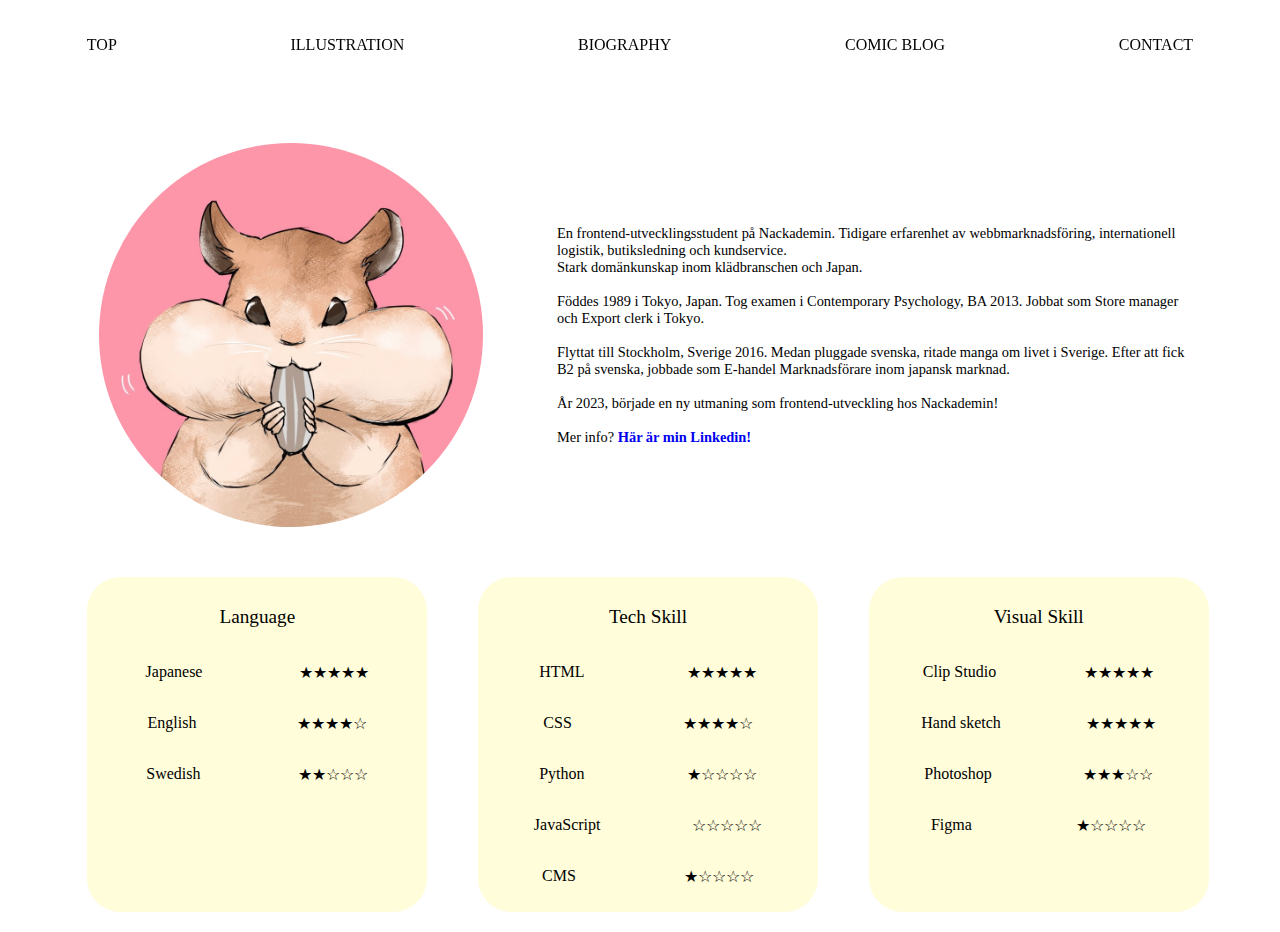
==== biography.html @ 349f78fc "first commit" ====
<!DOCTYPE html>
<html lang="en">
<head>
    <meta charset="UTF-8">
    <meta name="viewport" content="width=device-width, initial-scale=1.0">
    <title>Yuka in Sweden</title>
    <link rel="stylesheet" href="style.css">
</head>
<body>
    <div class="wrapper">
        <div class="header">
            <a href="index.html" class="nav">TOP</a>
            <a href="illustration.html" class="nav">ILLUSTRATION</a>
            <a href="biography.html" class="nav">BIOGRAPHY</a>
            <a href="https://www.instagram.com/yukainsweden/" class="nav">COMIC BLOG</a>
            <a href="contact.html" class="nav">CONTACT</a>
        </div>

        <div class="biography">
            <div class="introductionBox">
                <img src="img/illust10.jpeg" class="portrait">
                <div class="introductionText">
                    En frontend-utvecklingsstudent på Nackademin.
                    Tidigare erfarenhet av webbmarknadsföring, internationell logistik, butiksledning och kundservice. <br>
                    Stark domänkunskap inom klädbranschen och Japan. <br><br>

                    Föddes 1989 i Tokyo, Japan.
                    Tog examen i Contemporary Psychology, BA 2013.
                    Jobbat som Store manager och Export clerk i Tokyo. <br><br>

                    Flyttat till Stockholm, Sverige 2016.
                    Medan pluggade svenska, ritade manga om livet i Sverige.
                    Efter att fick B2 på svenska, jobbade som E-handel Marknadsförare inom japansk marknad.<br><br>
                    År 2023, började en ny utmaning som frontend-utveckling hos Nackademin! <br><br>

                    Mer info? <a href="https://www.linkedin.com/in/yukako-sakozono "><strong>Här är min Linkedin!</strong></a>
                </div>    
            </div> 

            <div class="artikelBox">

                <div class="skillBox">
                    <p style="text-align: center;">Language</p>
                    <div class="skill">
                        <p>Japanese</p>
                        <p>★★★★★</p>
                    </div>
                    <div class="skill">
                        <p>English</p>
                        <p>★★★★☆</p>
                    </div>
                    <div class="skill">
                        <p>Swedish</p>
                        <p>★★☆☆☆</p>
                    </div>
                </div>

                <div class="skillBox">
                    <p style="text-align: center;">Tech Skill</p>
                    <div class="skill">
                        <p>HTML</p>
                        <p>★★★★★</p>
                    </div>
                    <div class="skill">
                        <p>CSS</p>
                        <p>★★★★☆</p>
                    </div>
                    <div class="skill">
                        <p>Python</p>
                        <p>★☆☆☆☆</p>
                    </div>
                    <div class="skill">
                        <p>JavaScript</p>
                        <p>☆☆☆☆☆</p>
                    </div>
                    <div class="skill">
                        <p>CMS</p>
                        <p>★☆☆☆☆</p>
                    </div>
                </div>

                <div class="skillBox">
                    <p style="text-align: center;">Visual Skill</p>
                    <div class="skill">
                        <p>Clip Studio</p>
                        <p>★★★★★</p>
                    </div>
                    <div class="skill">
                        <p>Hand sketch</p>
                        <p>★★★★★</p>
                    </div>
                    <div class="skill">
                        <p>Photoshop</p>
                        <p>★★★☆☆</p>
                    </div>
                    <div class="skill">
                        <p>Figma</p>
                        <p>★☆☆☆☆</p>
                    </div>
                </div>

                <!-- <div class="skillBox">
                    <p style="text-align: center;">Previous Experience</p>
                    <div class="skill">
                        <p>Nackademin</p>
                        <p>2023-2025</p>
                    </div>
                    <div class="skill">
                        <p>English</p>
                        <p>★★★★☆</p>
                    </div>
                    <div class="skill">
                        <p>Swedish</p>
                        <p>★★★☆☆</p>
                    </div>
                </div>

                <div class="skillBox">
                    <p style="text-align: center;">Education</p>
                    <div class="skill">
                        <p>Nackademin</p>
                    </div>
                    <div class="skill">
                        <p>Stockholm University</p>
                    </div>
                    <div class="skill">
                        <p>Rikkyo University</p>
                    </div>
                    <div class="skill">
                        <p>Mer info?</p>
                        <a href="https://www.linkedin.com/in/yukako-sakozono"><p>Linkedin</p></a>
                    </div>
                </div>

                <div class="skillBox">
                    <p style="text-align: center;">Personality</p>
                    <div class="skill">
                        <p>Love creating</p>
                        <p>★★★★★</p>
                    </div>
                    <div class="skill">
                        <p>Hard working</p>
                        <p>★★★★☆</p>
                    </div>
                    <div class="skill">
                        <p>Well-organized</p>
                        <p>★★★★☆</p>
                    </div>
                    <div class="skill">
                        <p>Care details</p>
                        <p>★★★★☆</p>
                    </div>
                </div> -->

            </div> 
        </div>

    </div>
</body>
</html>
---- style.css ----
/* body{
    background: #158f9c;
} */

a:link{
    text-decoration: none;    
}

a:visited{
    color: black;
}

/* Header Footer and main content*/

.wrapper{
    width: 100%;
    display: flex;
    justify-content: center;
    align-items: center;
    flex-flow: column wrap;
}

.header{
    width: 100%;
    height: 10vh;
    background-color:rgba(255,255,255,0.8);
    position: fixed;
    top: 0;
    display: flex;
    justify-content: space-around;
    align-items: center;
    z-index: 2;
    flex-wrap: wrap;
}

.nav{
    color: black;
    margin: 2vw;
}

.content{
    width: 100vw;
    position: relative;
    top: 5vh;
    display: flex;
    flex-direction: column;
    justify-content: center;
    align-items: center;
}

/* INDEX page */

.top-image{
    width: 80%;
    border-radius: 40%;
}

.mobile-title{
    display: none;
}

.footer{
    width: 50%;
    /* background-color:rgba(255,255,255,0.8); */
    position: fixed;
    bottom: 0;
    left: 20px;
    display: flex;
    justify-content: flex-start;
    flex-flow: wrap;
    z-index: 2;
}

h1{
    color: white;
    font-size: 5rem;
    font-family: Courier;
    text-shadow: 5px 5px 5px  #158f9c;
}

/* ILLUSTRATION page */

.thumbnail{
    position: relative;
    top: 5vh;
    width: 25vw;
    height: 25vh;
    object-fit: cover;
}

.illustBox{
    display: flex;
    flex-wrap: wrap;
    justify-content: space-around;
    align-items: space-around;
}

/* CONTACT page */

form{
    width: 60vw;
    position: relative;
    top: 150px;
    display: flex;
    flex-direction: column;
    justify-content: center;
    gap: 20px;

}

form .item{
    display: flex;
    justify-content: space-between;
}

.inputs{
    width: 60%;
}

.btn-area{
    text-align: center;
    margin: 20px;
}

/* BIOGRAPHY page */

.portrait{
    width: 30vw;
    border-radius: 50%;
}

.biography{
    width: 100vw;
    position: relative;
    top: 15vh;
    display: flex;
    flex-direction: column;
    justify-content: center;
    align-items: center;
    gap: 30px;
}

.introductionBox {
    width: 90vw;
    display: flex;
    justify-content: space-around;
    align-items: center;
    flex-wrap: wrap;
    gap: 20px;
}

.artikelBox {
    width: 90vw;
    display: flex;
    justify-content: space-around;
    flex-wrap: wrap;
    gap: 20px;
    margin: 20px;
}

.introductionText {
    width: 50vw;
    font-size: 0.9rem;
}

.skillBox{
    min-width: 25vw;
    color: black;
    background: #fffdda;
    display: flex;
    flex-direction: column;
    padding: 10px;
    border-radius: 10%;
}

.skillBox>p{
    font-size: 1.2rem;
}

.skill{
    display: flex;
    justify-content: space-around;
}


iframe{
    top: 10vh;
    width: 100%; 
    height: 90vh;
}

@media (max-width: 600px){

    .header{
        font-size: 0.5rem;
    }

    /* Introduction Page */

    .introduction {
        font-size: 0.5rem;
    }

    .introductionBox{
        display: flex;
        flex-direction: column;
    }

    .artikelBox {
        min-width: 50vw;
        display: flex;
        flex-direction: column;
        align-items: center;
        flex-wrap: wrap;
    }

    .portrait{
        width: 70vw;
    }

    /* Illustration Page */
    .thumbnail {
            height: 25vh;
        }

    /* TOP Page */

    .content{
        display: flex;
        justify-content: center;
        flex-direction: column;
        position: relative;
        top: 10vh;
    }

    .top-image{
        width: 90%;
        border-radius: 40%;
    }
    
    .footer{
        display:none
    }

    .mobile-title{
        display: block;
    }

    h1{
        font-size: 3rem;
    }


}
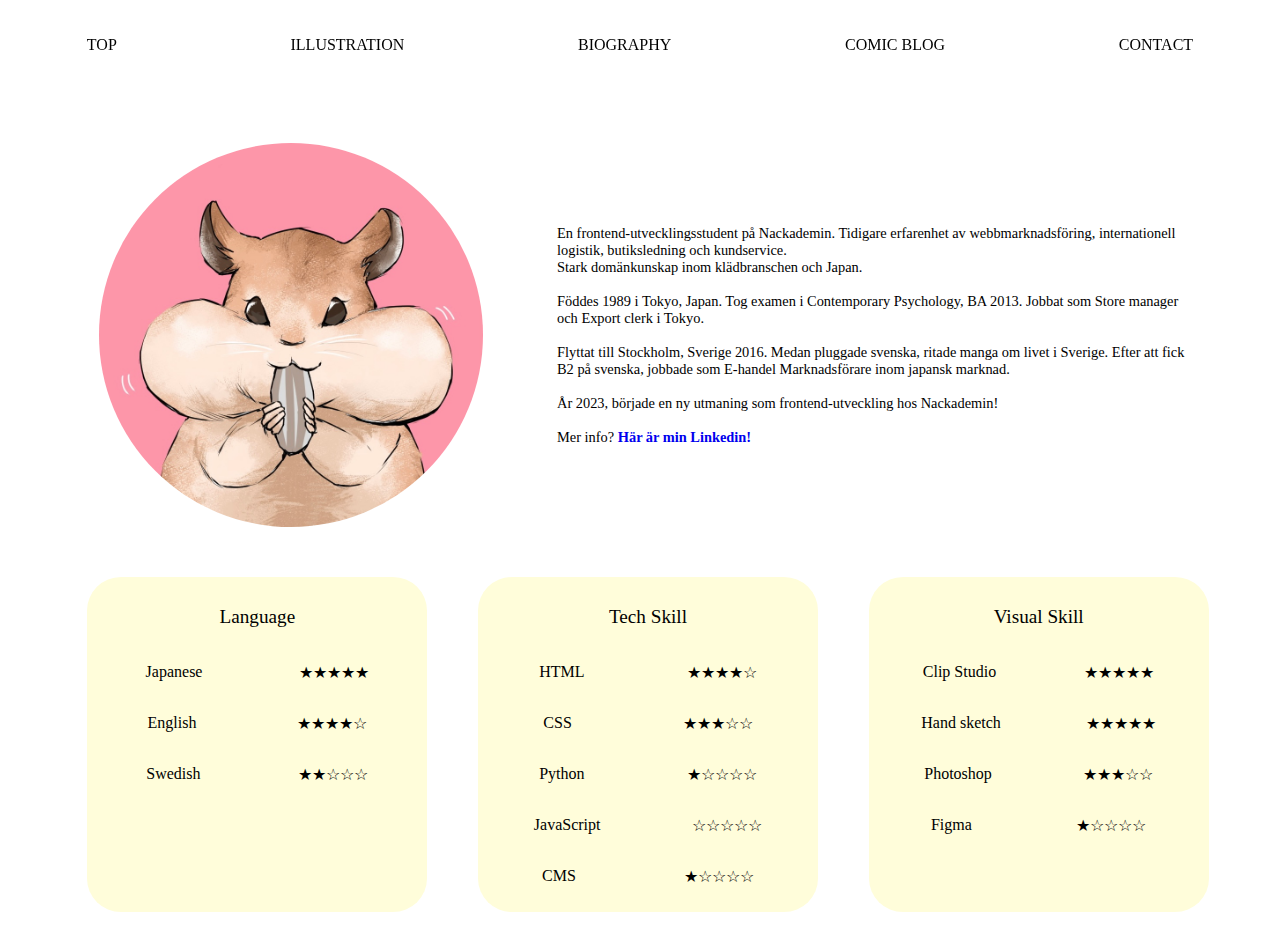
==== commit 89274212: "Add pictures. Update texts on biography. Change design on index." ====
--- a/biography.html
+++ b/biography.html
@@ -59,11 +59,11 @@
                     <p style="text-align: center;">Tech Skill</p>
                     <div class="skill">
                         <p>HTML</p>
-                        <p>★★★★★</p>
+                        <p>★★★★☆</p>
                     </div>
                     <div class="skill">
                         <p>CSS</p>
-                        <p>★★★★☆</p>
+                        <p>★★★☆☆</p>
                     </div>
                     <div class="skill">
                         <p>Python</p>
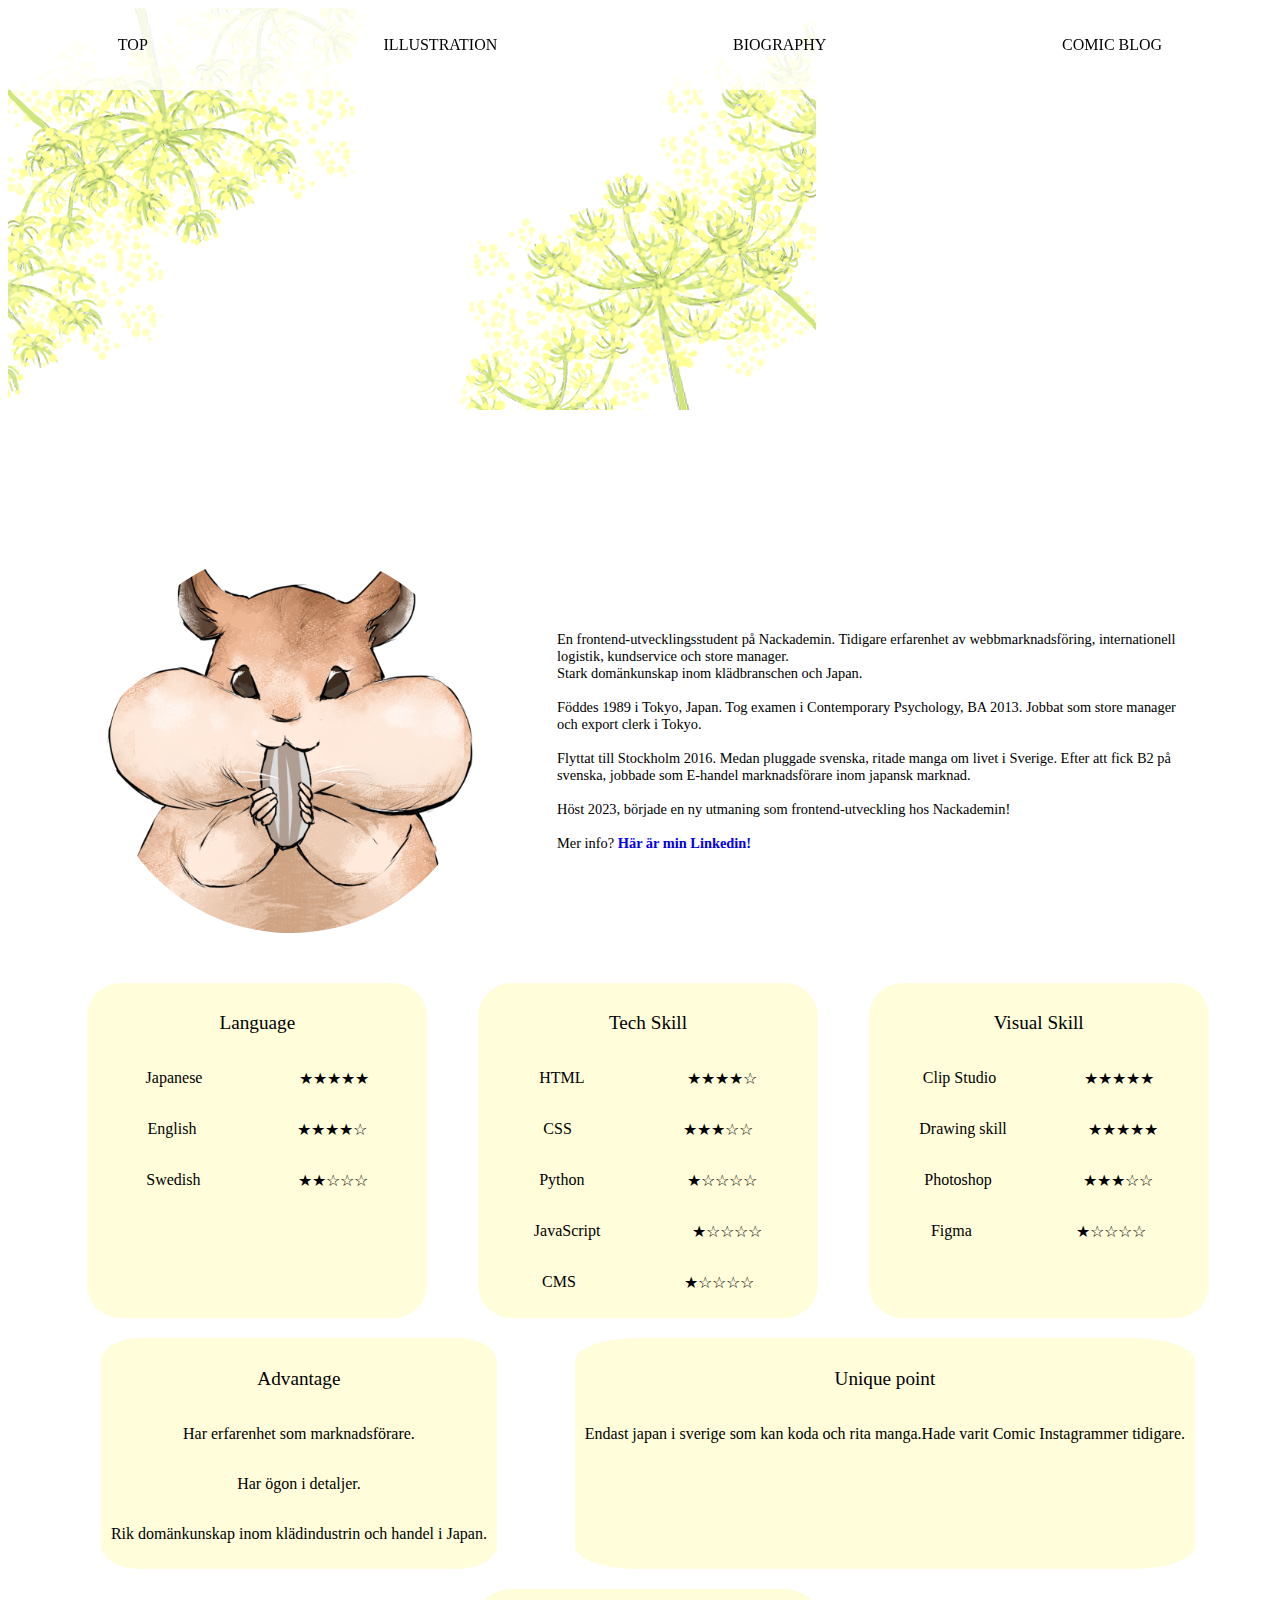
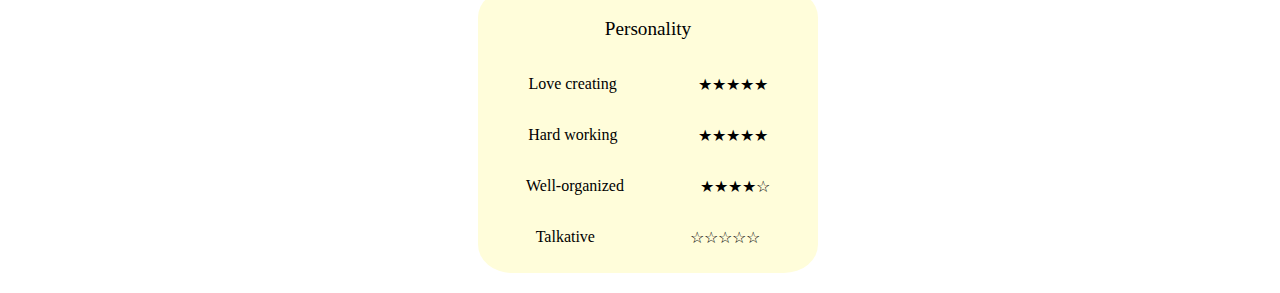
==== commit cce00689: "Add pictures. Change design on index. Updateて  texts on biography." ====
--- a/biography.html
+++ b/biography.html
@@ -7,31 +7,32 @@
     <link rel="stylesheet" href="style.css">
 </head>
 <body>
+    <img src="img/BackgroundA.png" class="BackgroundA">
+    <img src="img/BackgroundD.png" class="BackgroundD">
     <div class="wrapper">
         <div class="header">
             <a href="index.html" class="nav">TOP</a>
             <a href="illustration.html" class="nav">ILLUSTRATION</a>
             <a href="biography.html" class="nav">BIOGRAPHY</a>
             <a href="https://www.instagram.com/yukainsweden/" class="nav">COMIC BLOG</a>
-            <a href="contact.html" class="nav">CONTACT</a>
         </div>
 
         <div class="biography">
             <div class="introductionBox">
-                <img src="img/illust10.jpeg" class="portrait">
+                <img src="img/illust10-2.jpeg" class="portrait">
                 <div class="introductionText">
                     En frontend-utvecklingsstudent på Nackademin.
-                    Tidigare erfarenhet av webbmarknadsföring, internationell logistik, butiksledning och kundservice. <br>
+                    Tidigare erfarenhet av webbmarknadsföring, internationell logistik, kundservice och store manager. <br>
                     Stark domänkunskap inom klädbranschen och Japan. <br><br>
 
                     Föddes 1989 i Tokyo, Japan.
                     Tog examen i Contemporary Psychology, BA 2013.
-                    Jobbat som Store manager och Export clerk i Tokyo. <br><br>
+                    Jobbat som store manager och export clerk i Tokyo. <br><br>
 
-                    Flyttat till Stockholm, Sverige 2016.
+                    Flyttat till Stockholm 2016.
                     Medan pluggade svenska, ritade manga om livet i Sverige.
-                    Efter att fick B2 på svenska, jobbade som E-handel Marknadsförare inom japansk marknad.<br><br>
-                    År 2023, började en ny utmaning som frontend-utveckling hos Nackademin! <br><br>
+                    Efter att fick B2 på svenska, jobbade som E-handel marknadsförare inom japansk marknad.<br><br>
+                    Höst 2023, började en ny utmaning som frontend-utveckling hos Nackademin! <br><br>
 
                     Mer info? <a href="https://www.linkedin.com/in/yukako-sakozono "><strong>Här är min Linkedin!</strong></a>
                 </div>    
@@ -71,7 +72,7 @@
                     </div>
                     <div class="skill">
                         <p>JavaScript</p>
-                        <p>☆☆☆☆☆</p>
+                        <p>★☆☆☆☆</p>
                     </div>
                     <div class="skill">
                         <p>CMS</p>
@@ -86,7 +87,7 @@
                         <p>★★★★★</p>
                     </div>
                     <div class="skill">
-                        <p>Hand sketch</p>
+                        <p>Drawing skill</p>
                         <p>★★★★★</p>
                     </div>
                     <div class="skill">
@@ -99,36 +100,24 @@
                     </div>
                 </div>
 
-                <!-- <div class="skillBox">
-                    <p style="text-align: center;">Previous Experience</p>
+                <div class="skillBox"  style="text-align: center;">
+                    <p>Advantage</p>
                     <div class="skill">
-                        <p>Nackademin</p>
-                        <p>2023-2025</p>
+                        <p>Har erfarenhet som marknadsförare.</p>
                     </div>
                     <div class="skill">
-                        <p>English</p>
-                        <p>★★★★☆</p>
+                        <p>Har ögon i detaljer.</p>
                     </div>
                     <div class="skill">
-                        <p>Swedish</p>
-                        <p>★★★☆☆</p>
+                        <p>Rik domänkunskap inom klädindustrin och handel i Japan.</p>
                     </div>
                 </div>
 
-                <div class="skillBox">
-                    <p style="text-align: center;">Education</p>
+                <div class="skillBox" style="text-align: center;">
+                    <p>Unique point</p>
                     <div class="skill">
-                        <p>Nackademin</p>
-                    </div>
-                    <div class="skill">
-                        <p>Stockholm University</p>
-                    </div>
-                    <div class="skill">
-                        <p>Rikkyo University</p>
-                    </div>
-                    <div class="skill">
-                        <p>Mer info?</p>
-                        <a href="https://www.linkedin.com/in/yukako-sakozono"><p>Linkedin</p></a>
+                        <p>Endast japan i sverige som kan koda och rita manga.</p>
+                        <p>Hade varit Comic Instagrammer tidigare.</p>
                     </div>
                 </div>
 
@@ -140,17 +129,17 @@
                     </div>
                     <div class="skill">
                         <p>Hard working</p>
-                        <p>★★★★☆</p>
+                        <p>★★★★★</p>
                     </div>
                     <div class="skill">
                         <p>Well-organized</p>
                         <p>★★★★☆</p>
                     </div>
                     <div class="skill">
-                        <p>Care details</p>
-                        <p>★★★★☆</p>
+                        <p>Talkative</p>
+                        <p>☆☆☆☆☆</p>
                     </div>
-                </div> -->
+                </div>
 
             </div> 
         </div>
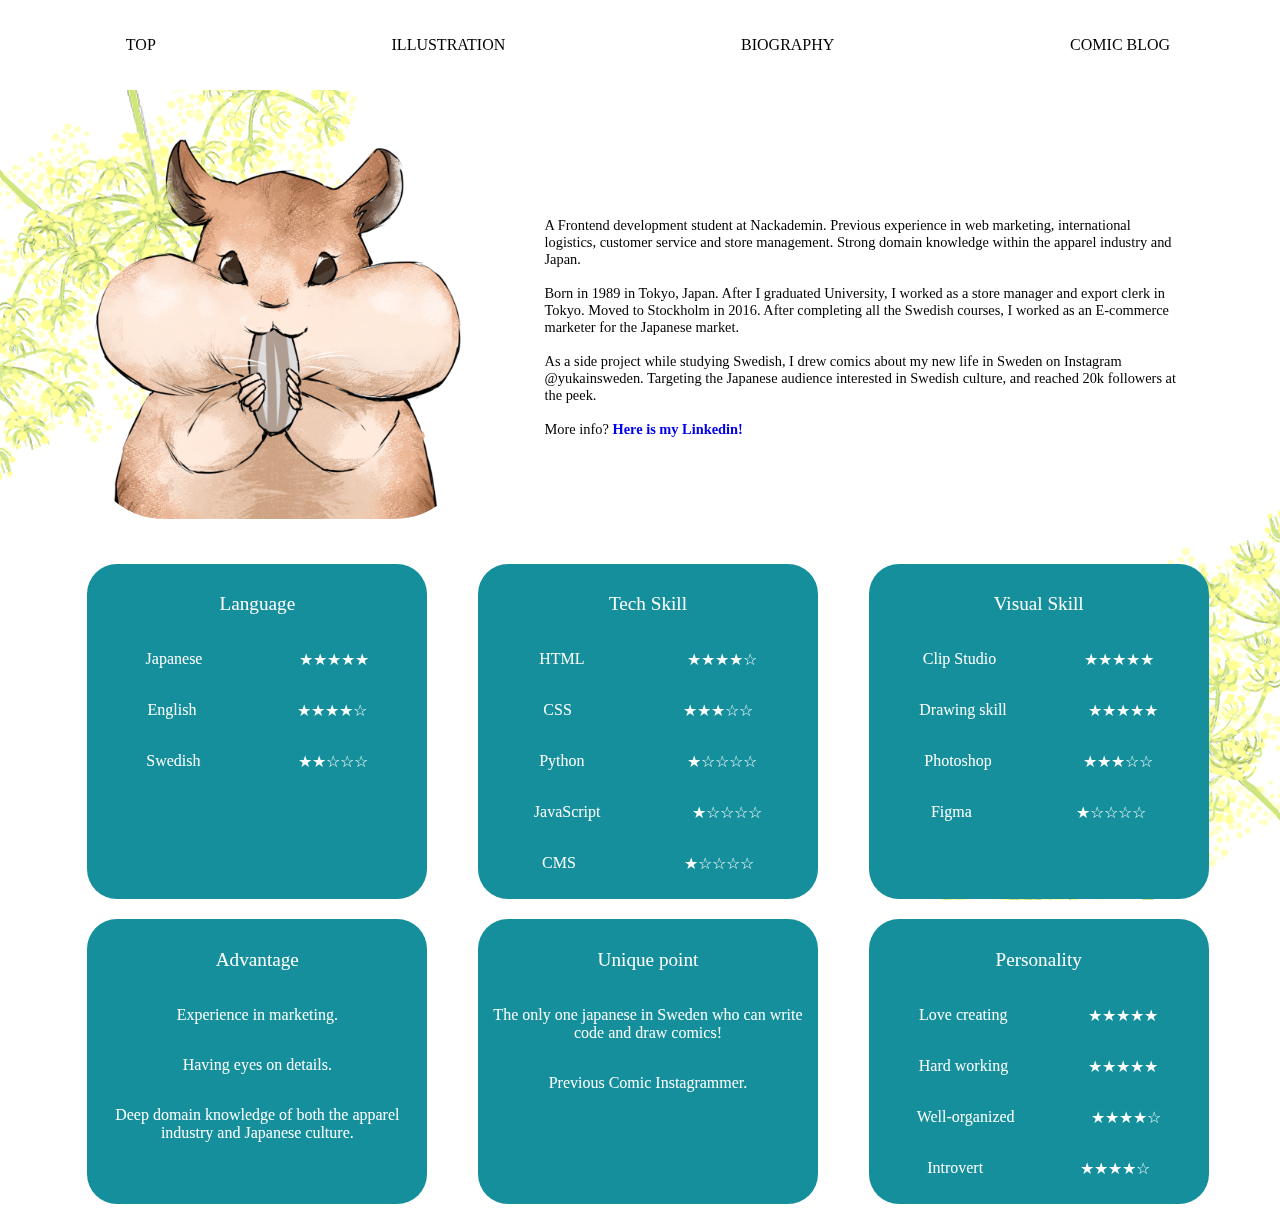
==== commit 96b92165: "Change index page." ====
--- a/biography.html
+++ b/biography.html
@@ -21,20 +21,13 @@
             <div class="introductionBox">
                 <img src="img/illust10-2.jpeg" class="portrait">
                 <div class="introductionText">
-                    En frontend-utvecklingsstudent på Nackademin.
-                    Tidigare erfarenhet av webbmarknadsföring, internationell logistik, kundservice och store manager. <br>
-                    Stark domänkunskap inom klädbranschen och Japan. <br><br>
+                    A Frontend development student at Nackademin. Previous experience in web marketing, international logistics, customer service and store management. Strong domain knowledge within the apparel industry and Japan. <br><br>
 
-                    Föddes 1989 i Tokyo, Japan.
-                    Tog examen i Contemporary Psychology, BA 2013.
-                    Jobbat som store manager och export clerk i Tokyo. <br><br>
+                    Born in 1989 in Tokyo, Japan. After I graduated University, I worked as a store manager and export clerk in Tokyo. Moved to Stockholm in 2016. After completing all the Swedish courses, I worked as an E-commerce marketer for the Japanese market. <br><br>
+                    
+                    As a side project while studying Swedish, I drew comics about my new life in Sweden on Instagram @yukainsweden. Targeting the Japanese audience interested in Swedish culture, and reached 20k followers at the peek. <br><br>
 
-                    Flyttat till Stockholm 2016.
-                    Medan pluggade svenska, ritade manga om livet i Sverige.
-                    Efter att fick B2 på svenska, jobbade som E-handel marknadsförare inom japansk marknad.<br><br>
-                    Höst 2023, började en ny utmaning som frontend-utveckling hos Nackademin! <br><br>
-
-                    Mer info? <a href="https://www.linkedin.com/in/yukako-sakozono "><strong>Här är min Linkedin!</strong></a>
+                    More info? <a href="https://www.linkedin.com/in/yukako-sakozono "><strong>Here is my Linkedin!</strong></a>
                 </div>    
             </div> 
 
@@ -103,21 +96,21 @@
                 <div class="skillBox"  style="text-align: center;">
                     <p>Advantage</p>
                     <div class="skill">
-                        <p>Har erfarenhet som marknadsförare.</p>
+                        <p>Experience in marketing.</p>
                     </div>
                     <div class="skill">
-                        <p>Har ögon i detaljer.</p>
+                        <p>Having eyes on details.</p>
                     </div>
                     <div class="skill">
-                        <p>Rik domänkunskap inom klädindustrin och handel i Japan.</p>
+                        <p>Deep domain knowledge of both the apparel industry and Japanese culture.</p>
                     </div>
                 </div>
 
                 <div class="skillBox" style="text-align: center;">
                     <p>Unique point</p>
                     <div class="skill">
-                        <p>Endast japan i sverige som kan koda och rita manga.</p>
-                        <p>Hade varit Comic Instagrammer tidigare.</p>
+                        <p>The only one japanese in Sweden who can write code and draw comics!</p>
+                        <p>Previous Comic Instagrammer.</p>
                     </div>
                 </div>
 
@@ -136,8 +129,8 @@
                         <p>★★★★☆</p>
                     </div>
                     <div class="skill">
-                        <p>Talkative</p>
-                        <p>☆☆☆☆☆</p>
+                        <p>Introvert</p>
+                        <p>★★★★☆</p>
                     </div>
                 </div>
 
--- a/style.css
+++ b/style.css
@@ -18,6 +18,8 @@
     justify-content: center;
     align-items: center;
     flex-flow: column wrap;
+    position: absolute;
+    top: 0vh;
 }
 
 .header{
@@ -35,46 +37,63 @@
 
 .nav{
     color: black;
-    margin: 2vw;
 }
 
 .content{
     width: 100vw;
     position: relative;
-    top: 5vh;
-    display: flex;
-    flex-direction: column;
-    justify-content: center;
-    align-items: center;
+    top: 10vh;
+    display: flex;
+    flex-direction: column;
+    justify-content: center;
+    align-items: center;
+    /*
+    background-image: url(img/BackgroundA.png);
+    */
 }
 
 /* INDEX page */
 
 .top-image{
-    width: 80%;
+    max-width: 80vw;
+    max-height: 100vh;
     border-radius: 40%;
 }
 
-.mobile-title{
-    display: none;
-}
-
-.footer{
+.BackgroundA{
+    z-index: -1;
+    position: fixed;
+    top: 10vh;
+    left: 0px;
+}
+
+.BackgroundB{
+    z-index: -1;
+    position: fixed;
+    top: 10vh;
+    right: 0px;
+}
+
+.BackgroundD{
+    z-index: -1;
+    position: fixed;
+    bottom: 0px;
+    right: 0px;
+}
+
+.title{
     width: 50%;
     /* background-color:rgba(255,255,255,0.8); */
     position: fixed;
     bottom: 0;
-    left: 20px;
-    display: flex;
-    justify-content: flex-start;
-    flex-flow: wrap;
+    left: 5vw;
     z-index: 2;
 }
 
 h1{
     color: white;
     font-size: 5rem;
-    font-family: Courier;
+    font-family: 'Courier New', monospace;
     text-shadow: 5px 5px 5px  #158f9c;
 }
 
@@ -82,7 +101,6 @@
 
 .thumbnail{
     position: relative;
-    top: 5vh;
     width: 25vw;
     height: 25vh;
     object-fit: cover;
@@ -92,7 +110,7 @@
     display: flex;
     flex-wrap: wrap;
     justify-content: space-around;
-    align-items: space-around;
+    align-items: flex-start;
 }
 
 /* CONTACT page */
@@ -126,7 +144,7 @@
 
 .portrait{
     width: 30vw;
-    border-radius: 50%;
+    border-radius: 20%;
 }
 
 .biography{
@@ -137,7 +155,7 @@
     flex-direction: column;
     justify-content: center;
     align-items: center;
-    gap: 30px;
+    gap: 20px;
 }
 
 .introductionBox {
@@ -155,22 +173,26 @@
     justify-content: space-around;
     flex-wrap: wrap;
     gap: 20px;
-    margin: 20px;
+    margin: 25px;
 }
 
 .introductionText {
     width: 50vw;
     font-size: 0.9rem;
+    background: rgba(255,255,255,0.8);
+    padding: 25px;
+    border-radius: 30px;
 }
 
 .skillBox{
     min-width: 25vw;
-    color: black;
-    background: #fffdda;
+    max-width: 25vw;;
+    color: white;
+    background: #158f9c;
     display: flex;
     flex-direction: column;
     padding: 10px;
-    border-radius: 10%;
+    border-radius: 30px;
 }
 
 .skillBox>p{
@@ -180,19 +202,21 @@
 .skill{
     display: flex;
     justify-content: space-around;
-}
-
-
+    flex-wrap: wrap;
+}
+
+/*
 iframe{
     top: 10vh;
     width: 100%; 
     height: 90vh;
-}
-
-@media (max-width: 600px){
+} */
+
+@media (orientation: portrait){
 
     .header{
         font-size: 0.5rem;
+        height: 8vh;
     }
 
     /* Introduction Page */
@@ -218,6 +242,10 @@
         width: 70vw;
     }
 
+    .skillBox{
+        min-width: 60vw;
+    }
+
     /* Illustration Page */
     .thumbnail {
             height: 25vh;
@@ -225,29 +253,43 @@
 
     /* TOP Page */
 
+    .wrapper{
+        width: 100vw;
+    }
+
     .content{
+        width: 100vw;
         display: flex;
         justify-content: center;
+        align-items: center;
         flex-direction: column;
         position: relative;
-        top: 10vh;
+        top:10vh;
     }
 
     .top-image{
-        width: 90%;
-        border-radius: 40%;
-    }
-    
-    .footer{
-        display:none
-    }
-
-    .mobile-title{
-        display: block;
+        max-width: 120vw;
+        max-height: 100vh;
+    }
+        
+    .title{
+        width: 50%;
+        position: absolute;
+        top: 50vh;
+        left: 0vw;
+        z-index: 2;
     }
 
     h1{
-        font-size: 3rem;
+        font-size: 4rem;
+        text-align: center;
+    }
+
+    /* Introduction page*/
+
+    .biography{
+        position: relative;
+        top: 8vh;
     }
 
 
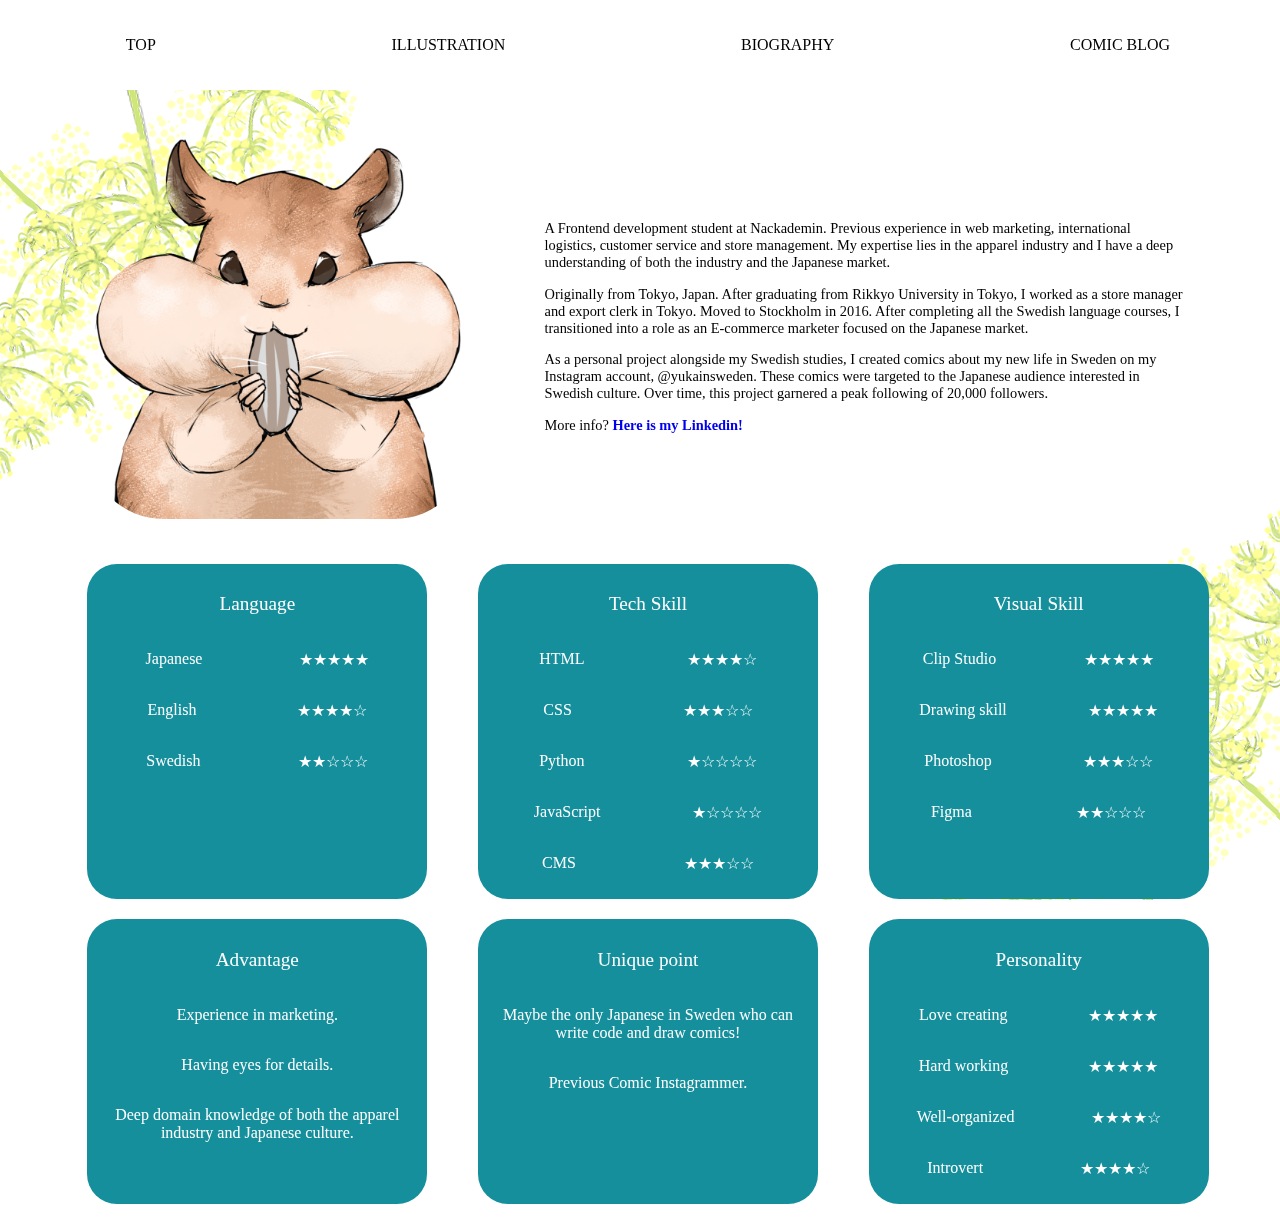
==== commit eabb8022: "Update titles." ====
--- a/biography.html
+++ b/biography.html
@@ -3,7 +3,7 @@
 <head>
     <meta charset="UTF-8">
     <meta name="viewport" content="width=device-width, initial-scale=1.0">
-    <title>Yuka in Sweden</title>
+    <title>BIOGRAPHY</title>
     <link rel="stylesheet" href="style.css">
 </head>
 <body>
@@ -21,13 +21,13 @@
             <div class="introductionBox">
                 <img src="img/illust10-2.jpeg" class="portrait">
                 <div class="introductionText">
-                    A Frontend development student at Nackademin. Previous experience in web marketing, international logistics, customer service and store management. Strong domain knowledge within the apparel industry and Japan. <br><br>
+                    <p>A Frontend development student at Nackademin. Previous experience in web marketing, international logistics, customer service and store management. My expertise lies in the apparel industry and I have a deep understanding of both the industry and the Japanese market.</p>
 
-                    Born in 1989 in Tokyo, Japan. After I graduated University, I worked as a store manager and export clerk in Tokyo. Moved to Stockholm in 2016. After completing all the Swedish courses, I worked as an E-commerce marketer for the Japanese market. <br><br>
+                    <p>Originally from Tokyo, Japan. After graduating from Rikkyo University in Tokyo, I worked as a store manager and export clerk in Tokyo. Moved to Stockholm in 2016. After completing all the Swedish language courses, I transitioned into a role as an E-commerce marketer focused on the Japanese market.</p>
                     
-                    As a side project while studying Swedish, I drew comics about my new life in Sweden on Instagram @yukainsweden. Targeting the Japanese audience interested in Swedish culture, and reached 20k followers at the peek. <br><br>
+                    <p>As a personal project alongside my Swedish studies, I created comics about my new life in Sweden on my Instagram account, @yukainsweden. These comics were targeted to the Japanese audience interested in Swedish culture. Over time, this project garnered a peak following of 20,000 followers.</p>
 
-                    More info? <a href="https://www.linkedin.com/in/yukako-sakozono "><strong>Here is my Linkedin!</strong></a>
+                    <p>More info? <a href="https://www.linkedin.com/in/yukako-sakozono "><strong>Here is my Linkedin!</strong></a></p>
                 </div>    
             </div> 
 
@@ -69,7 +69,7 @@
                     </div>
                     <div class="skill">
                         <p>CMS</p>
-                        <p>★☆☆☆☆</p>
+                        <p>★★★☆☆</p>
                     </div>
                 </div>
 
@@ -89,7 +89,7 @@
                     </div>
                     <div class="skill">
                         <p>Figma</p>
-                        <p>★☆☆☆☆</p>
+                        <p>★★☆☆☆</p>
                     </div>
                 </div>
 
@@ -99,7 +99,7 @@
                         <p>Experience in marketing.</p>
                     </div>
                     <div class="skill">
-                        <p>Having eyes on details.</p>
+                        <p>Having eyes for details.</p>
                     </div>
                     <div class="skill">
                         <p>Deep domain knowledge of both the apparel industry and Japanese culture.</p>
@@ -109,7 +109,7 @@
                 <div class="skillBox" style="text-align: center;">
                     <p>Unique point</p>
                     <div class="skill">
-                        <p>The only one japanese in Sweden who can write code and draw comics!</p>
+                        <p>Maybe the only Japanese in Sweden who can write code and draw comics!</p>
                         <p>Previous Comic Instagrammer.</p>
                     </div>
                 </div>
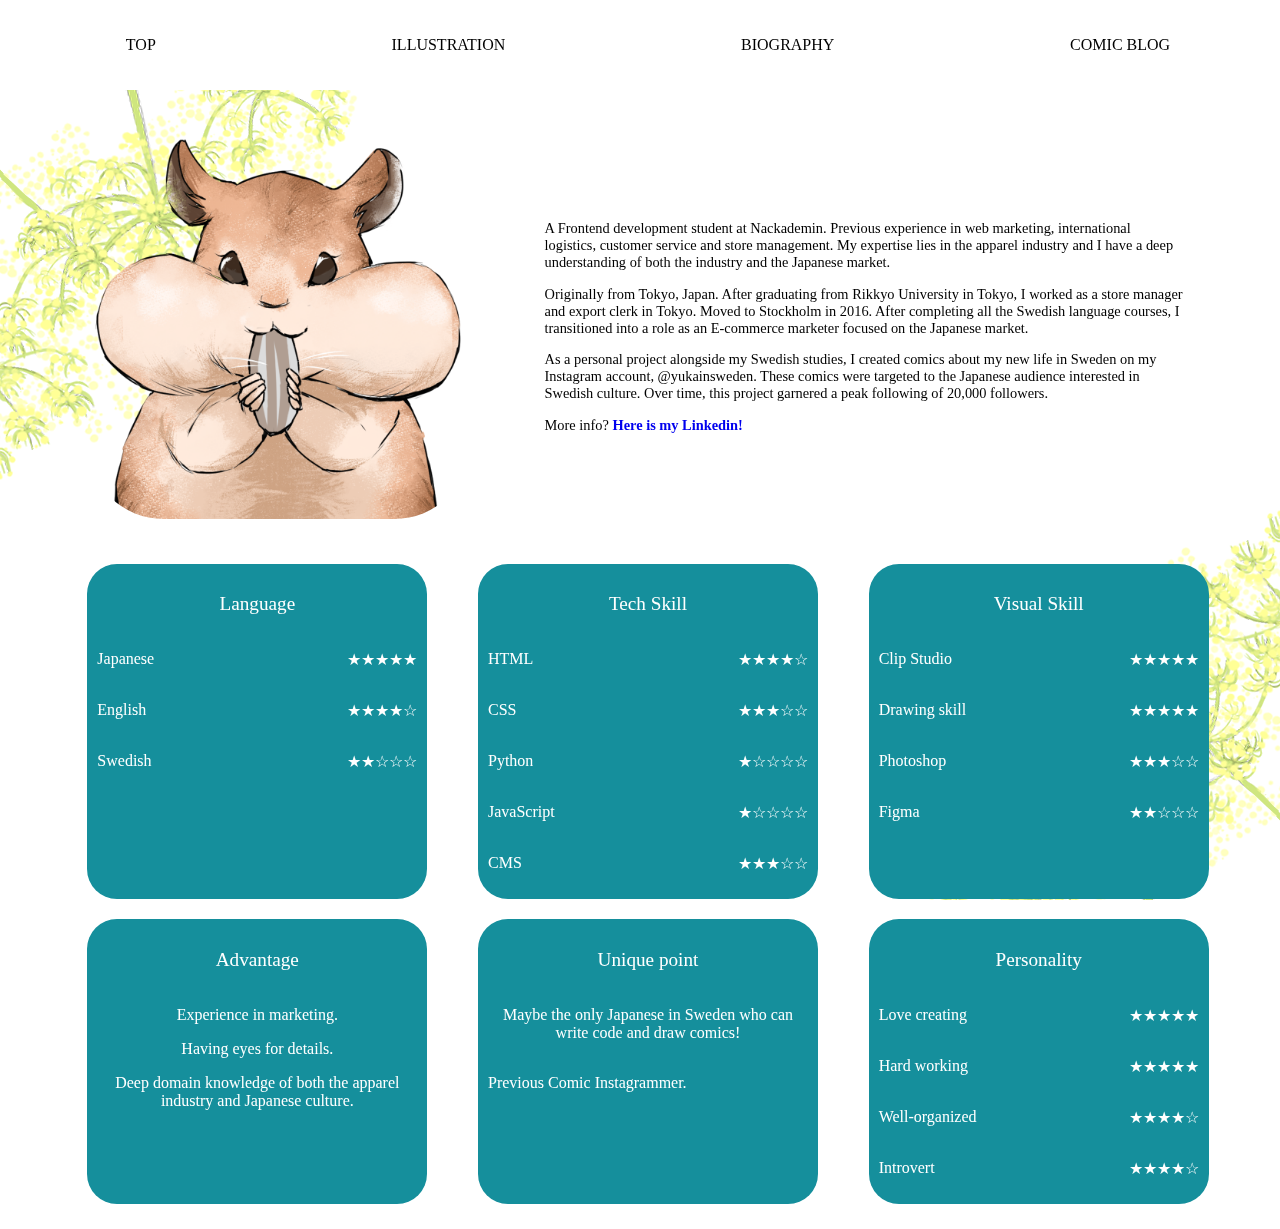
==== commit 1bc4a745: "Edit text" ====
--- a/biography.html
+++ b/biography.html
@@ -95,13 +95,9 @@
 
                 <div class="skillBox"  style="text-align: center;">
                     <p>Advantage</p>
-                    <div class="skill">
+                    <div>
                         <p>Experience in marketing.</p>
-                    </div>
-                    <div class="skill">
                         <p>Having eyes for details.</p>
-                    </div>
-                    <div class="skill">
                         <p>Deep domain knowledge of both the apparel industry and Japanese culture.</p>
                     </div>
                 </div>
--- a/style.css
+++ b/style.css
@@ -201,7 +201,7 @@
 
 .skill{
     display: flex;
-    justify-content: space-around;
+    justify-content: space-between;
     flex-wrap: wrap;
 }
 
